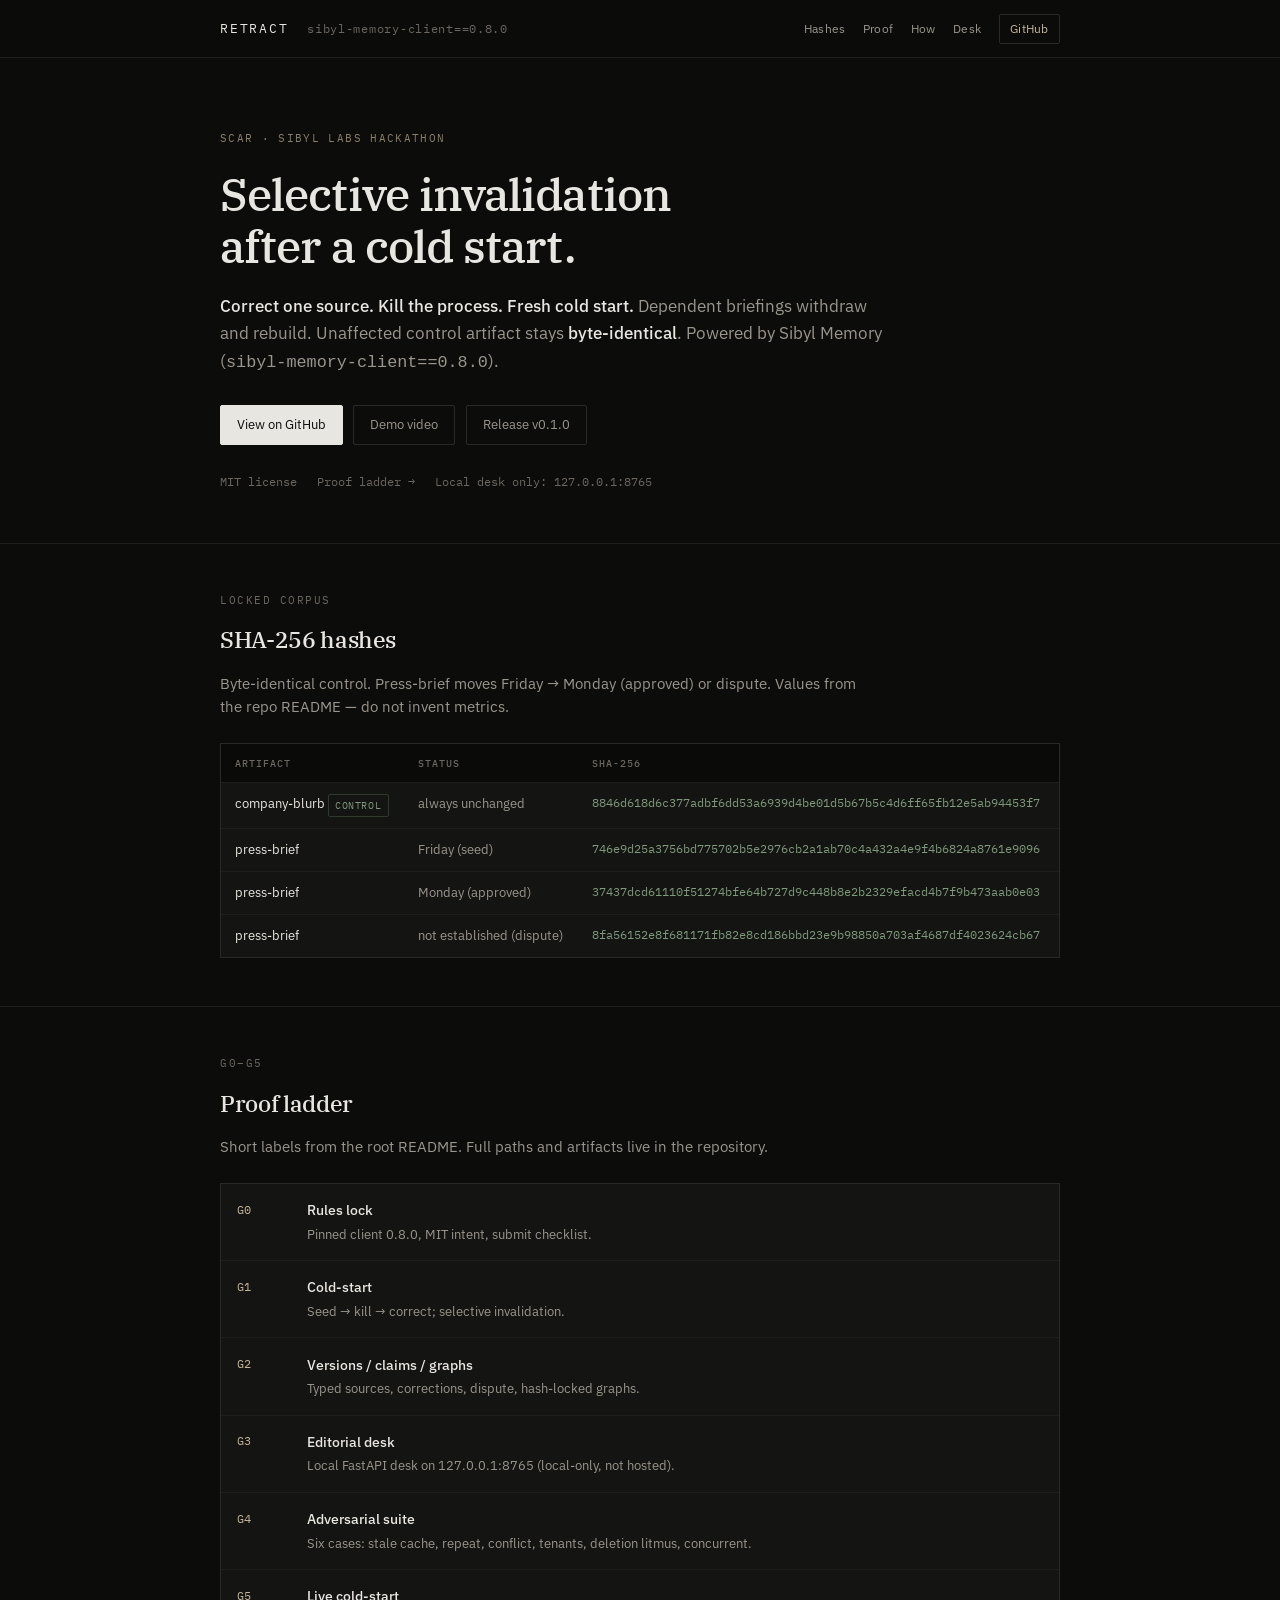
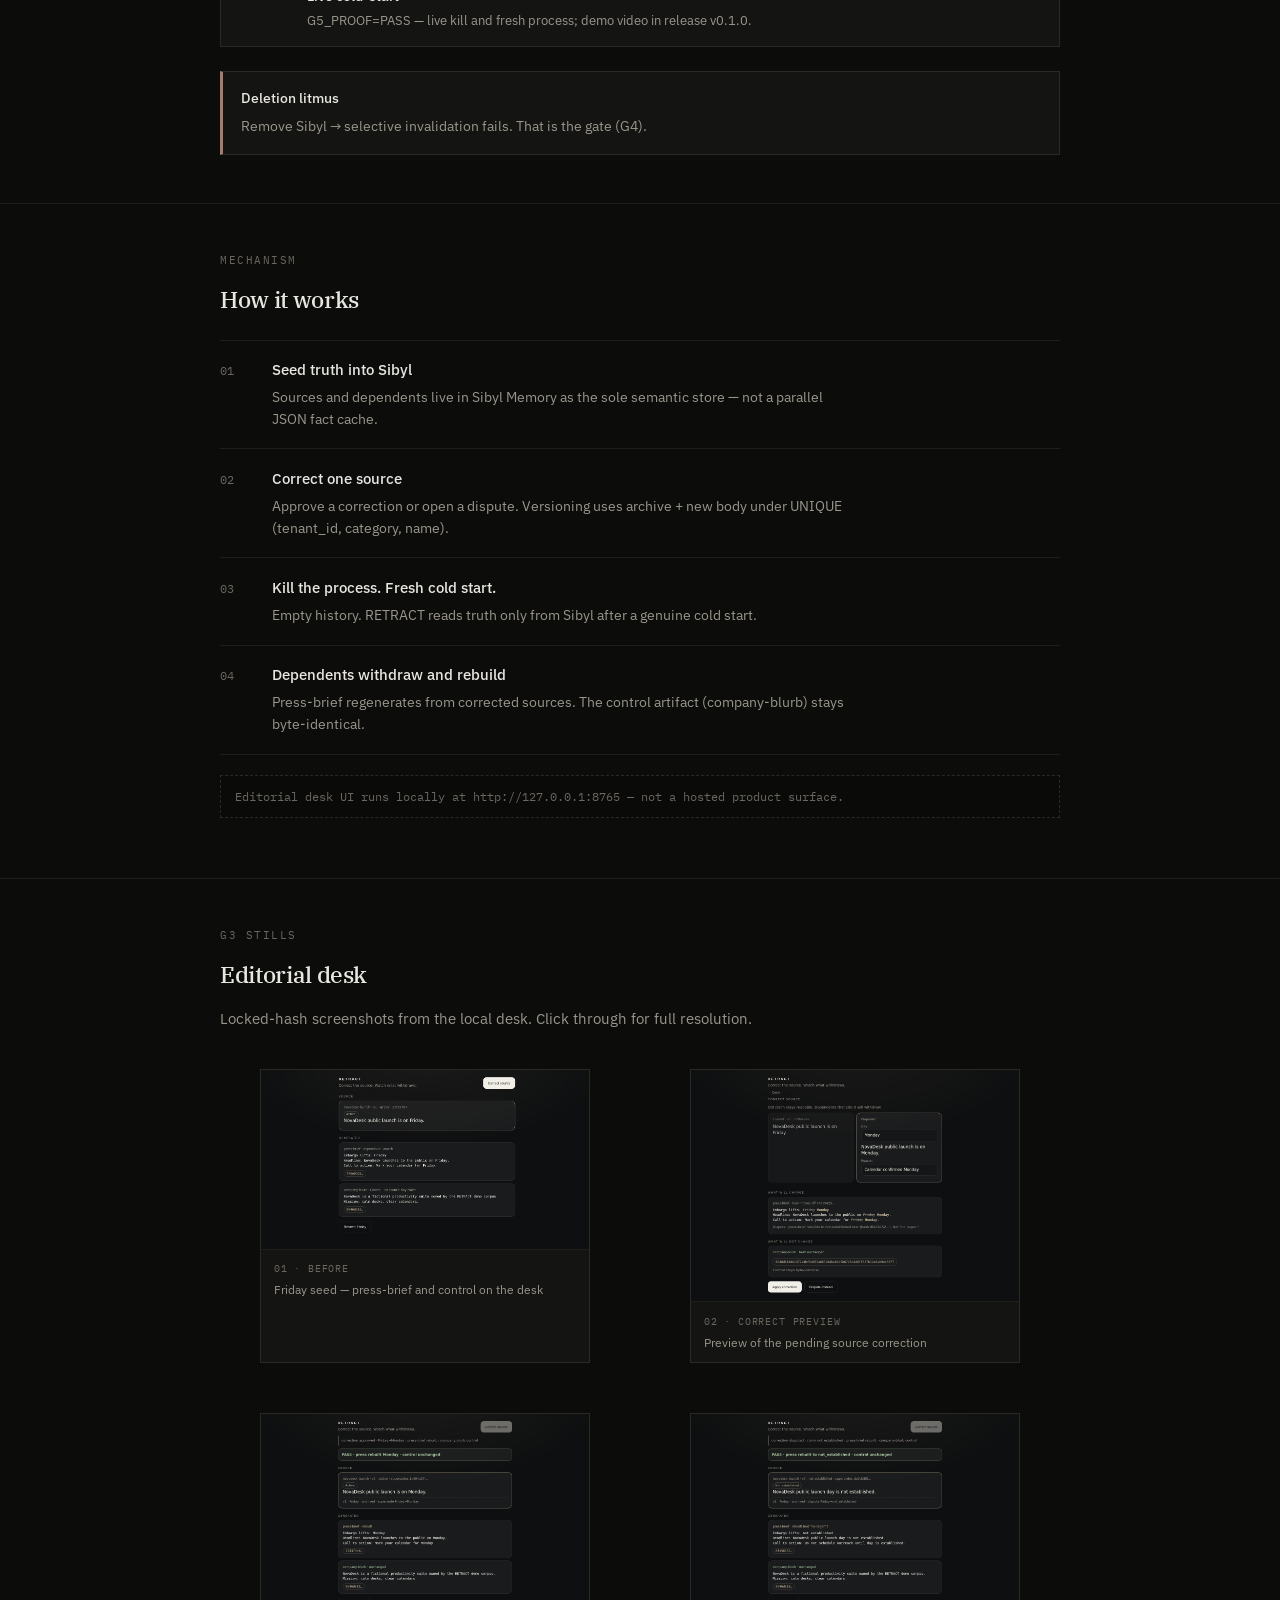
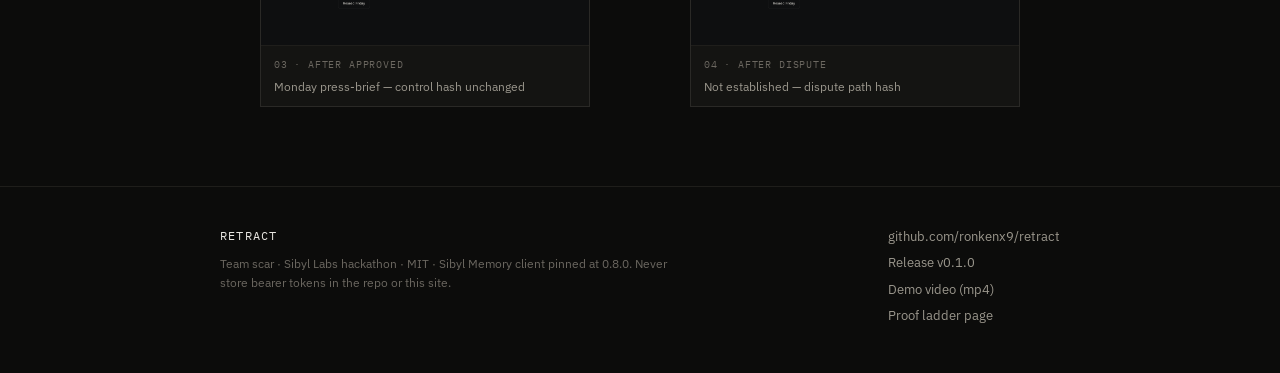
==== docs/index.html @ fc2bb33f "Add static RETRACT landing site (docs/ for GitHub Pages) Locked G0–G5 facts only; desk stills; links" ====
<!DOCTYPE html>
<html lang="en">
<head>
  <meta charset="utf-8" />
  <meta name="viewport" content="width=device-width, initial-scale=1" />
  <title>RETRACT — Selective invalidation after a cold start</title>
  <meta name="description" content="RETRACT: Correct one source. Kill the process. Fresh cold start. Dependent briefings withdraw and rebuild. Unaffected control artifact stays byte-identical. Powered by Sibyl Memory." />
  <meta name="theme-color" content="#0c0c0b" />
  <link rel="preconnect" href="https://fonts.googleapis.com" />
  <link rel="preconnect" href="https://fonts.gstatic.com" crossorigin />
  <link href="https://fonts.googleapis.com/css2?family=IBM+Plex+Mono:wght@400;500&family=IBM+Plex+Sans:wght@400;500&family=IBM+Plex+Serif:wght@400;500&display=swap" rel="stylesheet" />
  <link rel="stylesheet" href="css/styles.css" />
</head>
<body>
  <header class="topbar">
    <div class="topbar-inner">
      <a class="brand" href="./">RETRACT <span>sibyl-memory-client==0.8.0</span></a>
      <nav class="nav" aria-label="Primary">
        <a href="#hashes">Hashes</a>
        <a href="#proof">Proof</a>
        <a href="#how">How</a>
        <a href="#desk">Desk</a>
        <a class="cta-link" href="https://github.com/ronkenx9/retract" rel="noopener noreferrer">GitHub</a>
      </nav>
    </div>
  </header>

  <main>
    <section class="hero">
      <div class="wrap">
        <p class="eyebrow">scar · Sibyl Labs hackathon</p>
        <h1>Selective invalidation after a cold start.</h1>
        <p class="claim">
          <strong>Correct one source. Kill the process. Fresh cold start.</strong>
          Dependent briefings withdraw and rebuild. Unaffected control artifact stays
          <strong>byte-identical</strong>. Powered by Sibyl Memory
          (<code>sibyl-memory-client==0.8.0</code>).
        </p>
        <div class="cta-row">
          <a class="btn btn-primary" href="https://github.com/ronkenx9/retract" rel="noopener noreferrer">View on GitHub</a>
          <a class="btn btn-ghost" href="https://github.com/ronkenx9/retract/releases/download/v0.1.0/retract-g5-cold-start-demo.mp4" rel="noopener noreferrer">Demo video</a>
          <a class="btn btn-ghost" href="https://github.com/ronkenx9/retract/releases/tag/v0.1.0" rel="noopener noreferrer">Release v0.1.0</a>
        </div>
        <div class="meta-line">
          <span>MIT license</span>
          <a href="proof.html">Proof ladder →</a>
          <span>Local desk only: 127.0.0.1:8765</span>
        </div>
      </div>
    </section>

    <section id="hashes">
      <div class="wrap">
        <p class="section-label">Locked corpus</p>
        <h2>SHA-256 hashes</h2>
        <p class="lede">Byte-identical control. Press-brief moves Friday → Monday (approved) or dispute. Values from the repo README — do not invent metrics.</p>
        <div class="table-wrap">
          <table>
            <thead>
              <tr>
                <th>Artifact</th>
                <th>Status</th>
                <th>SHA-256</th>
              </tr>
            </thead>
            <tbody>
              <tr>
                <td class="artifact">company-blurb <span class="badge badge-control">control</span></td>
                <td class="status">always unchanged</td>
                <td class="hash">8846d618d6c377adbf6dd53a6939d4be01d5b67b5c4d6ff65fb12e5ab94453f7</td>
              </tr>
              <tr>
                <td class="artifact">press-brief</td>
                <td class="status">Friday (seed)</td>
                <td class="hash">746e9d25a3756bd775702b5e2976cb2a1ab70c4a432a4e9f4b6824a8761e9096</td>
              </tr>
              <tr>
                <td class="artifact">press-brief</td>
                <td class="status">Monday (approved)</td>
                <td class="hash">37437dcd61110f51274bfe64b727d9c448b8e2b2329efacd4b7f9b473aab0e03</td>
              </tr>
              <tr>
                <td class="artifact">press-brief</td>
                <td class="status">not established (dispute)</td>
                <td class="hash">8fa56152e8f681171fb82e8cd186bbd23e9b98850a703af4687df4023624cb67</td>
              </tr>
            </tbody>
          </table>
        </div>
      </div>
    </section>

    <section id="proof">
      <div class="wrap">
        <p class="section-label">G0–G5</p>
        <h2>Proof ladder</h2>
        <p class="lede">Short labels from the root README. Full paths and artifacts live in the repository.</p>
        <div class="ladder">
          <div class="ladder-item">
            <div class="gate">G0</div>
            <div class="ladder-body">
              <strong>Rules lock</strong>
              <p>Pinned client 0.8.0, MIT intent, submit checklist.</p>
            </div>
          </div>
          <div class="ladder-item">
            <div class="gate">G1</div>
            <div class="ladder-body">
              <strong>Cold-start</strong>
              <p>Seed → kill → correct; selective invalidation.</p>
            </div>
          </div>
          <div class="ladder-item">
            <div class="gate">G2</div>
            <div class="ladder-body">
              <strong>Versions / claims / graphs</strong>
              <p>Typed sources, corrections, dispute, hash-locked graphs.</p>
            </div>
          </div>
          <div class="ladder-item">
            <div class="gate">G3</div>
            <div class="ladder-body">
              <strong>Editorial desk</strong>
              <p>Local FastAPI desk on 127.0.0.1:8765 (local-only, not hosted).</p>
            </div>
          </div>
          <div class="ladder-item">
            <div class="gate">G4</div>
            <div class="ladder-body">
              <strong>Adversarial suite</strong>
              <p>Six cases: stale cache, repeat, conflict, tenants, deletion litmus, concurrent.</p>
            </div>
          </div>
          <div class="ladder-item">
            <div class="gate">G5</div>
            <div class="ladder-body">
              <strong>Live cold-start</strong>
              <p>G5_PROOF=PASS — live kill and fresh process; demo video in release v0.1.0.</p>
            </div>
          </div>
        </div>

        <div class="callout">
          <h3>Deletion litmus</h3>
          <p>Remove Sibyl → selective invalidation fails. That is the gate (G4).</p>
        </div>
      </div>
    </section>

    <section id="how">
      <div class="wrap">
        <p class="section-label">Mechanism</p>
        <h2>How it works</h2>
        <div class="steps">
          <div class="step">
            <div class="step-num" aria-hidden="true"></div>
            <div>
              <h3>Seed truth into Sibyl</h3>
              <p>Sources and dependents live in Sibyl Memory as the sole semantic store — not a parallel JSON fact cache.</p>
            </div>
          </div>
          <div class="step">
            <div class="step-num" aria-hidden="true"></div>
            <div>
              <h3>Correct one source</h3>
              <p>Approve a correction or open a dispute. Versioning uses archive + new body under UNIQUE (tenant_id, category, name).</p>
            </div>
          </div>
          <div class="step">
            <div class="step-num" aria-hidden="true"></div>
            <div>
              <h3>Kill the process. Fresh cold start.</h3>
              <p>Empty history. RETRACT reads truth only from Sibyl after a genuine cold start.</p>
            </div>
          </div>
          <div class="step">
            <div class="step-num" aria-hidden="true"></div>
            <div>
              <h3>Dependents withdraw and rebuild</h3>
              <p>Press-brief regenerates from corrected sources. The control artifact (company-blurb) stays byte-identical.</p>
            </div>
          </div>
        </div>
        <p class="note">Editorial desk UI runs locally at http://127.0.0.1:8765 — not a hosted product surface.</p>
      </div>
    </section>

    <section id="desk">
      <div class="wrap">
        <p class="section-label">G3 stills</p>
        <h2>Editorial desk</h2>
        <p class="lede">Locked-hash screenshots from the local desk. Click through for full resolution.</p>
        <div class="gallery">
          <figure class="shot">
            <a href="desk/01-desk-before.png" target="_blank" rel="noopener">
              <img src="desk/01-desk-before.png" alt="Desk before correction — Friday seed state" width="960" height="540" loading="lazy" />
              <figcaption>
                <span class="beat">01 · Before</span>
                Friday seed — press-brief and control on the desk
              </figcaption>
            </a>
          </figure>
          <figure class="shot">
            <a href="desk/02-correct-preview.png" target="_blank" rel="noopener">
              <img src="desk/02-correct-preview.png" alt="Correct preview on the editorial desk" width="960" height="540" loading="lazy" />
              <figcaption>
                <span class="beat">02 · Correct preview</span>
                Preview of the pending source correction
              </figcaption>
            </a>
          </figure>
          <figure class="shot">
            <a href="desk/03-after-approved.png" target="_blank" rel="noopener">
              <img src="desk/03-after-approved.png" alt="Desk after approved Monday correction" width="960" height="540" loading="lazy" />
              <figcaption>
                <span class="beat">03 · After approved</span>
                Monday press-brief — control hash unchanged
              </figcaption>
            </a>
          </figure>
          <figure class="shot">
            <a href="desk/04-after-dispute.png" target="_blank" rel="noopener">
              <img src="desk/04-after-dispute.png" alt="Desk after dispute — not established" width="960" height="540" loading="lazy" />
              <figcaption>
                <span class="beat">04 · After dispute</span>
                Not established — dispute path hash
              </figcaption>
            </a>
          </figure>
        </div>
      </div>
    </section>
  </main>

  <footer>
    <div class="wrap footer-grid">
      <div>
        <p class="footer-brand">RETRACT</p>
        <p class="footer-meta">
          Team scar · Sibyl Labs hackathon · MIT ·
          Sibyl Memory client pinned at 0.8.0.
          Never store bearer tokens in the repo or this site.
        </p>
      </div>
      <div class="footer-links">
        <a href="https://github.com/ronkenx9/retract" rel="noopener noreferrer">github.com/ronkenx9/retract</a>
        <a href="https://github.com/ronkenx9/retract/releases/tag/v0.1.0" rel="noopener noreferrer">Release v0.1.0</a>
        <a href="https://github.com/ronkenx9/retract/releases/download/v0.1.0/retract-g5-cold-start-demo.mp4" rel="noopener noreferrer">Demo video (mp4)</a>
        <a href="proof.html">Proof ladder page</a>
      </div>
    </div>
  </footer>
  <script src="js/main.js"></script>
</body>
</html>
---- docs/css/styles.css ----
/* RETRACT — dark editorial desk aesthetic */
:root {
  --bg: #0c0c0b;
  --bg-raised: #141412;
  --bg-inset: #0a0a09;
  --border: #2a2926;
  --border-soft: #1f1e1b;
  --text: #e8e6e1;
  --text-muted: #9a968c;
  --text-dim: #6b6760;
  --accent: #c4b59a;
  --accent-soft: #8a7f6a;
  --hash: #7d9a7a;
  --danger-soft: #a67c6e;
  --mono: "IBM Plex Mono", "SF Mono", "Cascadia Code", ui-monospace, monospace;
  --sans: "IBM Plex Sans", "Segoe UI", system-ui, -apple-system, sans-serif;
  --serif: "IBM Plex Serif", "Iowan Old Style", "Palatino Linotype", Georgia, serif;
  --max: 920px;
  --pad: clamp(1.25rem, 4vw, 2.5rem);
}

*,
*::before,
*::after {
  box-sizing: border-box;
}

html {
  scroll-behavior: smooth;
}

body {
  margin: 0;
  background: var(--bg);
  color: var(--text);
  font-family: var(--sans);
  font-size: 15px;
  line-height: 1.55;
  -webkit-font-smoothing: antialiased;
}

::selection {
  background: #3a372f;
  color: var(--text);
}

a {
  color: var(--accent);
  text-decoration-thickness: 1px;
  text-underline-offset: 3px;
}

a:hover {
  color: var(--text);
}

.wrap {
  max-width: var(--max);
  margin: 0 auto;
  padding: 0 var(--pad);
}

/* Top bar */
.topbar {
  border-bottom: 1px solid var(--border-soft);
  background: rgba(12, 12, 11, 0.92);
  backdrop-filter: blur(8px);
  position: sticky;
  top: 0;
  z-index: 40;
}

.topbar-inner {
  display: flex;
  align-items: center;
  justify-content: space-between;
  gap: 1rem;
  padding: 0.85rem 0;
  max-width: var(--max);
  margin: 0 auto;
  padding-left: var(--pad);
  padding-right: var(--pad);
}

.brand {
  font-family: var(--mono);
  font-size: 0.8rem;
  letter-spacing: 0.14em;
  text-transform: uppercase;
  color: var(--text);
  text-decoration: none;
}

.brand span {
  color: var(--text-dim);
  margin-left: 0.55rem;
  letter-spacing: 0.06em;
  text-transform: none;
  font-size: 0.75rem;
}

.nav {
  display: flex;
  gap: 1.1rem;
  align-items: center;
  flex-wrap: wrap;
}

.nav a {
  font-size: 0.78rem;
  color: var(--text-muted);
  text-decoration: none;
  letter-spacing: 0.02em;
}

.nav a:hover {
  color: var(--text);
}

.nav .cta-link {
  color: var(--accent);
  border: 1px solid var(--border);
  padding: 0.28rem 0.65rem;
  border-radius: 2px;
}

/* Hero */
.hero {
  padding: 4.5rem 0 3.25rem;
  border-bottom: 1px solid var(--border-soft);
}

.eyebrow {
  font-family: var(--mono);
  font-size: 0.7rem;
  letter-spacing: 0.12em;
  text-transform: uppercase;
  color: var(--accent-soft);
  margin: 0 0 1.25rem;
}

.hero h1 {
  font-family: var(--serif);
  font-weight: 500;
  font-size: clamp(2rem, 5vw, 2.85rem);
  line-height: 1.15;
  letter-spacing: -0.02em;
  margin: 0 0 1.25rem;
  max-width: 18ch;
}

.claim {
  font-size: 1.05rem;
  color: var(--text-muted);
  max-width: 42rem;
  margin: 0 0 1.75rem;
  line-height: 1.65;
}

.claim strong {
  color: var(--text);
  font-weight: 500;
}

.cta-row {
  display: flex;
  flex-wrap: wrap;
  gap: 0.65rem;
  margin-bottom: 1.75rem;
}

.btn {
  display: inline-flex;
  align-items: center;
  gap: 0.4rem;
  font-family: var(--sans);
  font-size: 0.82rem;
  padding: 0.55rem 1rem;
  border-radius: 2px;
  border: 1px solid var(--border);
  text-decoration: none;
  cursor: pointer;
  transition: background 0.15s, border-color 0.15s, color 0.15s;
}

.btn-primary {
  background: var(--text);
  color: var(--bg);
  border-color: var(--text);
}

.btn-primary:hover {
  background: var(--accent);
  border-color: var(--accent);
  color: var(--bg);
}

.btn-ghost {
  background: transparent;
  color: var(--text-muted);
}

.btn-ghost:hover {
  color: var(--text);
  border-color: var(--accent-soft);
}

.meta-line {
  font-family: var(--mono);
  font-size: 0.72rem;
  color: var(--text-dim);
  display: flex;
  flex-wrap: wrap;
  gap: 0.75rem 1.25rem;
}

.meta-line a {
  color: var(--text-dim);
  text-decoration: none;
}

.meta-line a:hover {
  color: var(--accent);
}

/* Sections */
section {
  padding: 3rem 0;
  border-bottom: 1px solid var(--border-soft);
}

section:last-of-type {
  border-bottom: none;
}

.section-label {
  font-family: var(--mono);
  font-size: 0.68rem;
  letter-spacing: 0.14em;
  text-transform: uppercase;
  color: var(--text-dim);
  margin: 0 0 0.85rem;
}

h2 {
  font-family: var(--serif);
  font-weight: 500;
  font-size: 1.45rem;
  letter-spacing: -0.015em;
  margin: 0 0 1.35rem;
  color: var(--text);
}

.lede {
  color: var(--text-muted);
  max-width: 40rem;
  margin: -0.5rem 0 1.5rem;
  font-size: 0.95rem;
}

/* Hash table */
.table-wrap {
  overflow-x: auto;
  border: 1px solid var(--border);
  background: var(--bg-raised);
}

table {
  width: 100%;
  border-collapse: collapse;
  font-size: 0.8rem;
}

th,
td {
  text-align: left;
  padding: 0.7rem 0.85rem;
  border-bottom: 1px solid var(--border-soft);
  vertical-align: top;
}

th {
  font-family: var(--mono);
  font-size: 0.65rem;
  letter-spacing: 0.1em;
  text-transform: uppercase;
  color: var(--text-dim);
  font-weight: 500;
  background: var(--bg-inset);
}

tr:last-child td {
  border-bottom: none;
}

td.artifact {
  color: var(--text);
  white-space: nowrap;
}

td.status {
  color: var(--text-muted);
  white-space: nowrap;
}

td.hash {
  font-family: var(--mono);
  font-size: 0.72rem;
  color: var(--hash);
  word-break: break-all;
}

.badge {
  display: inline-block;
  font-family: var(--mono);
  font-size: 0.62rem;
  letter-spacing: 0.06em;
  text-transform: uppercase;
  padding: 0.15rem 0.4rem;
  border: 1px solid var(--border);
  color: var(--accent-soft);
  border-radius: 2px;
}

.badge-control {
  color: var(--hash);
  border-color: #2d3a2c;
}

/* Proof ladder */
.ladder {
  display: grid;
  gap: 0;
  border: 1px solid var(--border);
  background: var(--bg-raised);
}

.ladder-item {
  display: grid;
  grid-template-columns: 3.5rem 1fr;
  gap: 0.85rem;
  padding: 0.95rem 1rem;
  border-bottom: 1px solid var(--border-soft);
  align-items: start;
}

.ladder-item:last-child {
  border-bottom: none;
}

.gate {
  font-family: var(--mono);
  font-size: 0.75rem;
  color: var(--accent);
  letter-spacing: 0.04em;
  padding-top: 0.1rem;
}

.ladder-body strong {
  display: block;
  font-weight: 500;
  font-size: 0.9rem;
  margin-bottom: 0.2rem;
}

.ladder-body p {
  margin: 0;
  font-size: 0.82rem;
  color: var(--text-muted);
}

/* How it works */
.steps {
  display: grid;
  gap: 0;
  counter-reset: step;
}

.step {
  display: grid;
  grid-template-columns: 2.25rem 1fr;
  gap: 1rem;
  padding: 1.1rem 0;
  border-top: 1px solid var(--border-soft);
  counter-increment: step;
}

.step:last-child {
  border-bottom: 1px solid var(--border-soft);
}

.step-num::before {
  content: counter(step, decimal-leading-zero);
  font-family: var(--mono);
  font-size: 0.75rem;
  color: var(--text-dim);
}

.step h3 {
  margin: 0 0 0.35rem;
  font-size: 0.95rem;
  font-weight: 500;
}

.step p {
  margin: 0;
  color: var(--text-muted);
  font-size: 0.88rem;
  max-width: 36rem;
}

/* Gallery */
.gallery {
  display: grid;
  grid-template-columns: 1fr;
  gap: 1.25rem;
}

@media (min-width: 640px) {
  .gallery {
    grid-template-columns: 1fr 1fr;
  }
}

.shot {
  border: 1px solid var(--border);
  background: var(--bg-raised);
  overflow: hidden;
}

.shot a {
  display: block;
  text-decoration: none;
  color: inherit;
}

.shot img {
  display: block;
  width: 100%;
  height: auto;
  background: #000;
  border-bottom: 1px solid var(--border-soft);
}

.shot figcaption {
  padding: 0.65rem 0.8rem;
  font-size: 0.78rem;
  color: var(--text-muted);
}

.shot figcaption .beat {
  font-family: var(--mono);
  font-size: 0.65rem;
  letter-spacing: 0.08em;
  text-transform: uppercase;
  color: var(--text-dim);
  display: block;
  margin-bottom: 0.25rem;
}

/* Callout / litmus */
.callout {
  border: 1px solid var(--border);
  border-left: 3px solid var(--danger-soft);
  background: var(--bg-raised);
  padding: 1rem 1.15rem;
  margin-top: 1.5rem;
}

.callout h3 {
  margin: 0 0 0.4rem;
  font-size: 0.88rem;
  font-weight: 500;
  color: var(--text);
}

.callout p {
  margin: 0;
  font-size: 0.85rem;
  color: var(--text-muted);
}

/* Local note */
.note {
  font-family: var(--mono);
  font-size: 0.72rem;
  color: var(--text-dim);
  margin-top: 1.25rem;
  padding: 0.75rem 0.9rem;
  background: var(--bg-inset);
  border: 1px dashed var(--border);
}

/* Footer */
footer {
  padding: 2.5rem 0 3rem;
  border-top: 1px solid var(--border-soft);
  margin-top: 1rem;
}

.footer-grid {
  display: flex;
  flex-wrap: wrap;
  gap: 1.5rem;
  justify-content: space-between;
  align-items: flex-start;
}

.footer-brand {
  font-family: var(--mono);
  font-size: 0.75rem;
  letter-spacing: 0.1em;
  text-transform: uppercase;
  margin: 0 0 0.5rem;
}

.footer-meta {
  font-size: 0.78rem;
  color: var(--text-dim);
  max-width: 28rem;
  margin: 0;
  line-height: 1.55;
}

.footer-links {
  display: flex;
  flex-direction: column;
  gap: 0.4rem;
  font-size: 0.8rem;
}

.footer-links a {
  color: var(--text-muted);
  text-decoration: none;
}

.footer-links a:hover {
  color: var(--accent);
}

/* Proof thin page extras */
.proof-hero {
  padding-top: 3rem;
  padding-bottom: 2rem;
}

.back {
  font-size: 0.8rem;
  color: var(--text-dim);
  text-decoration: none;
  display: inline-block;
  margin-bottom: 1.5rem;
}

.back:hover {
  color: var(--accent);
}
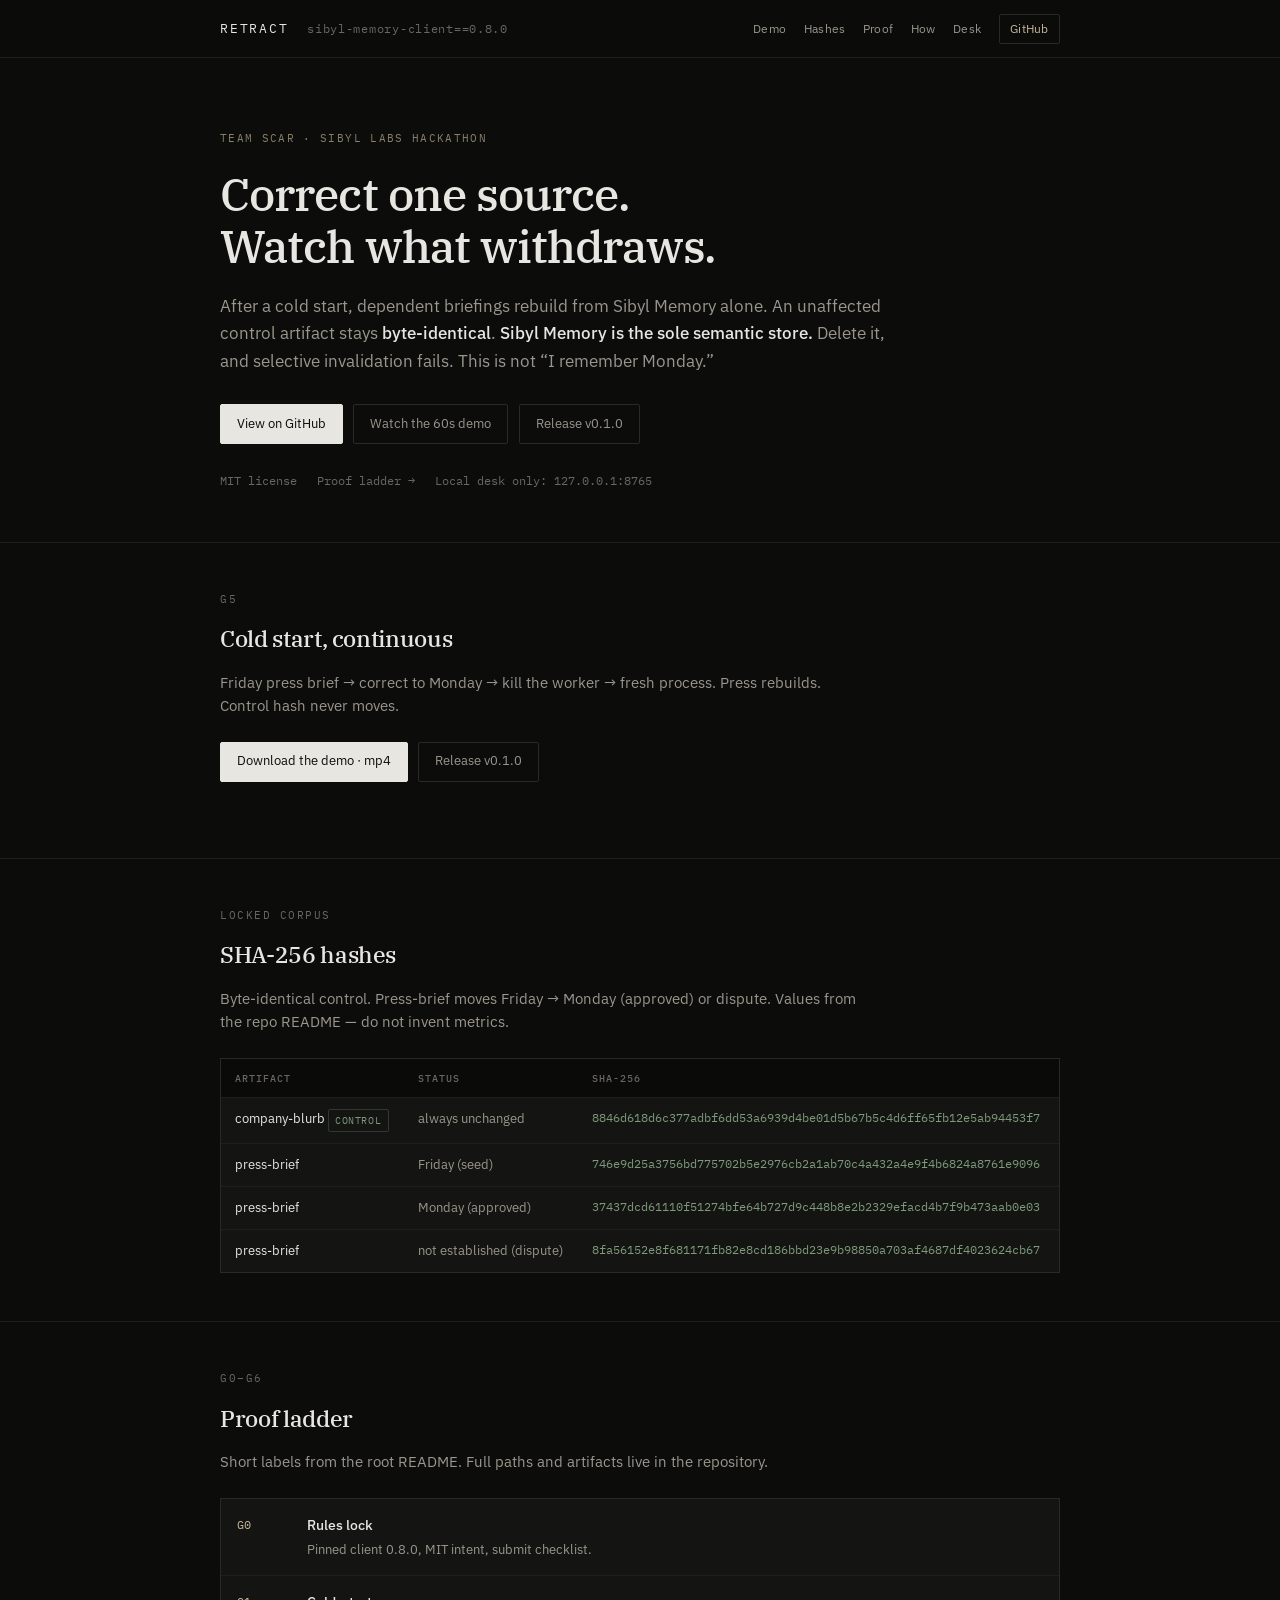
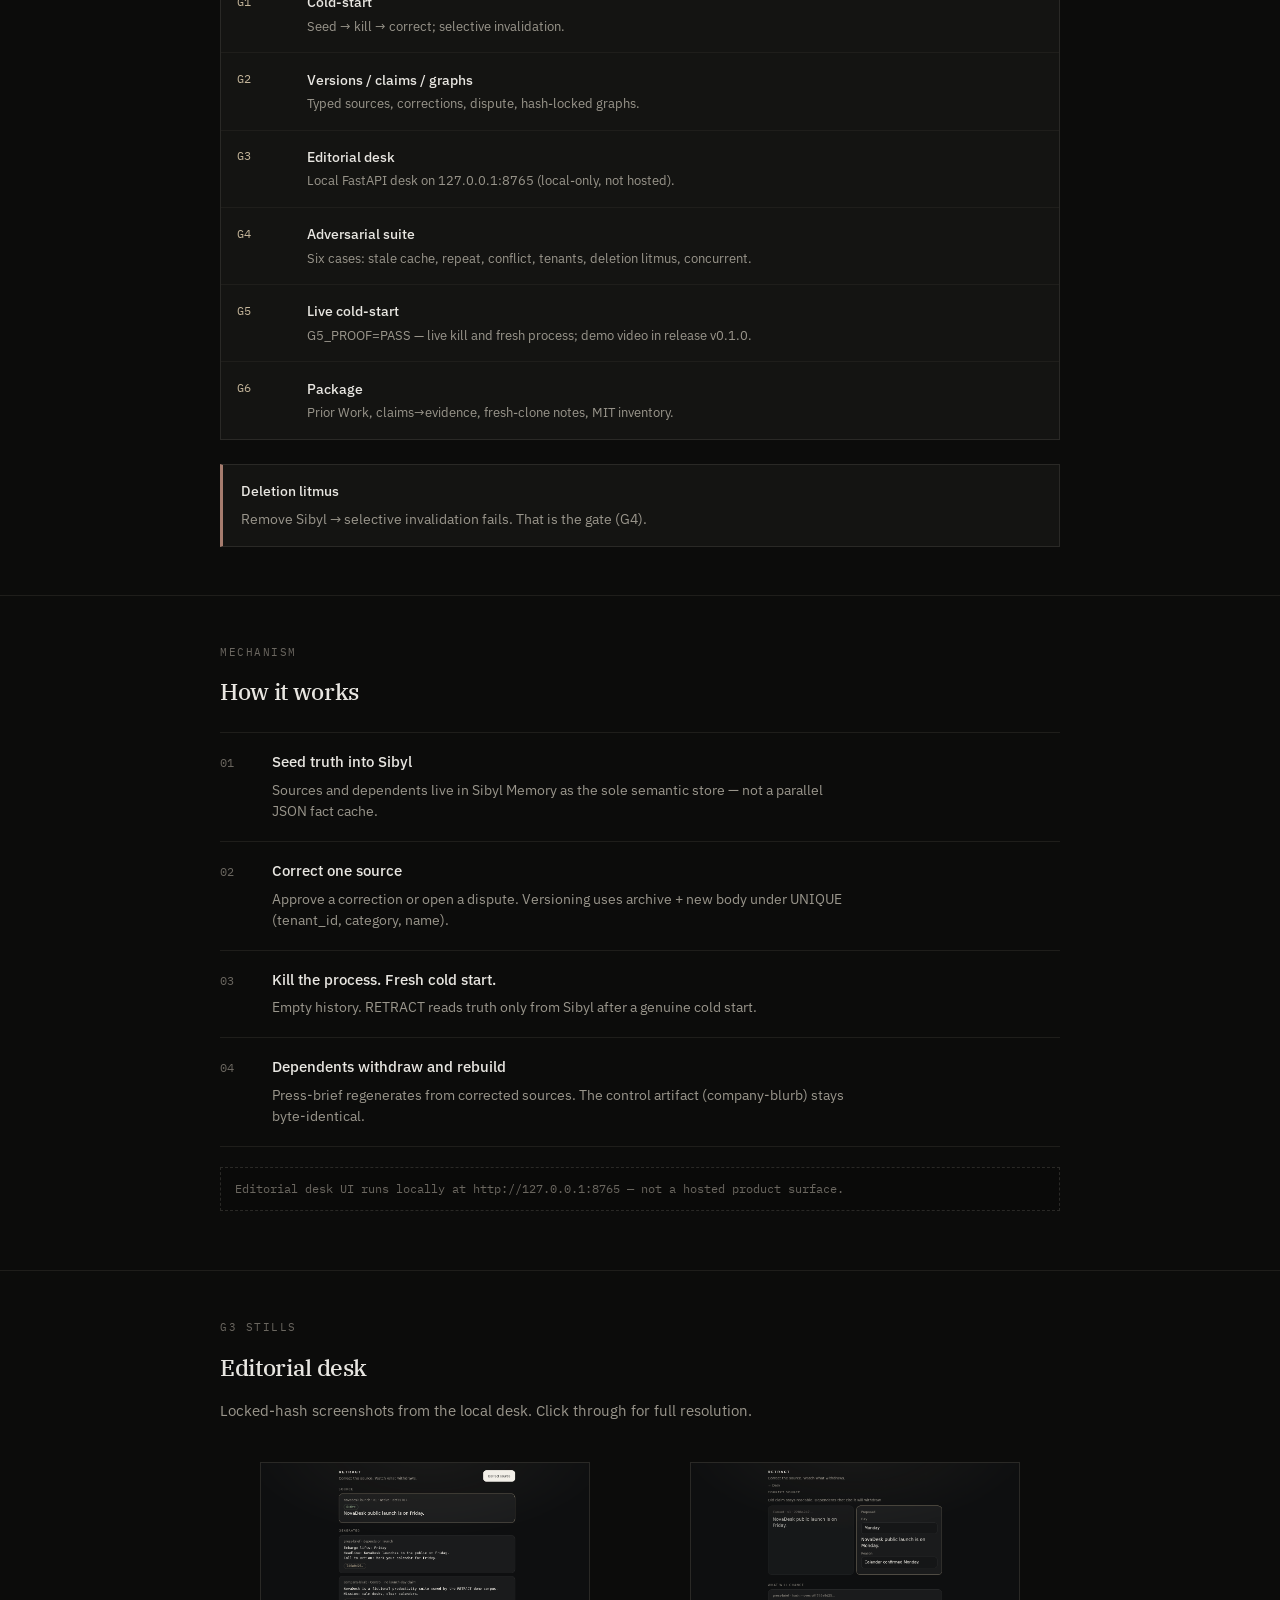
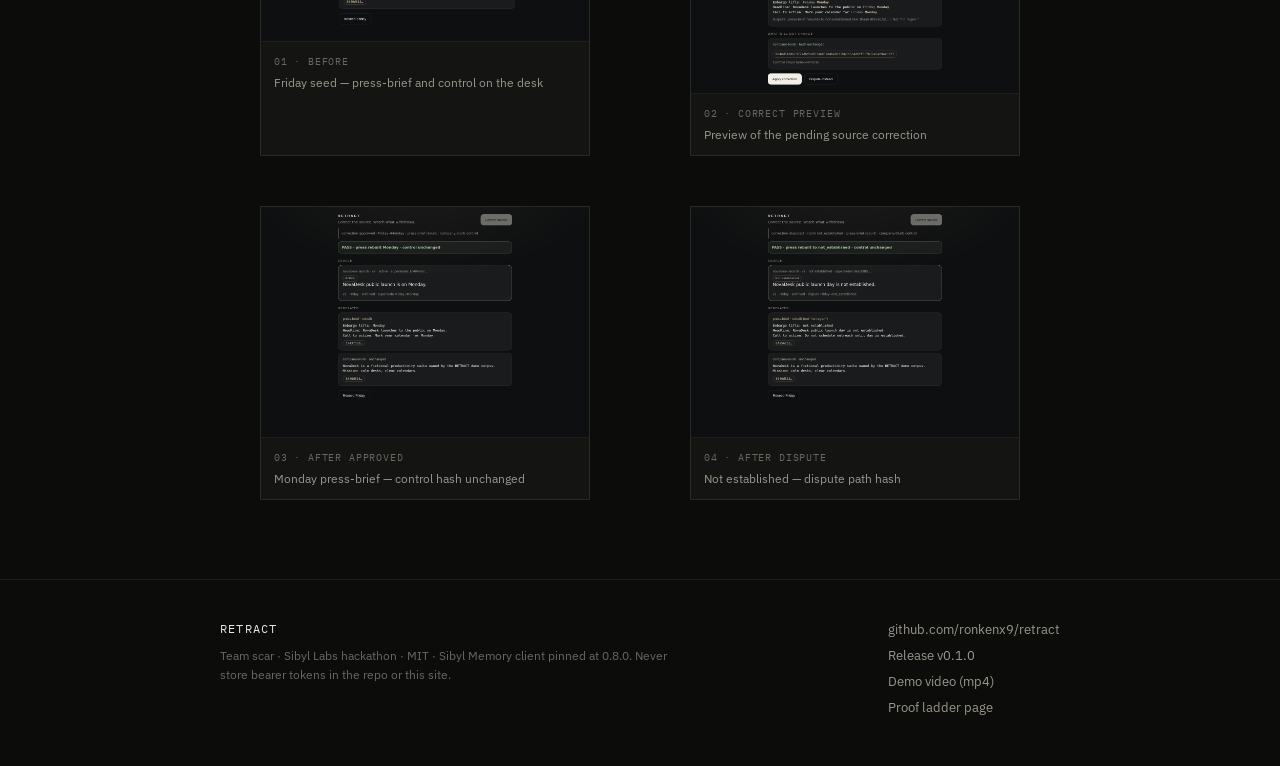
==== commit 46666dc9: "Landing: ship UX-aligned copy.md index to Pages H1, 60s demo CTA, G6 Package, sole-store / not-Monda" ====
--- a/docs/index.html
+++ b/docs/index.html
@@ -3,7 +3,7 @@
 <head>
   <meta charset="utf-8" />
   <meta name="viewport" content="width=device-width, initial-scale=1" />
-  <title>RETRACT — Selective invalidation after a cold start</title>
+  <title>RETRACT — Correct one source. Watch what withdraws.</title>
   <meta name="description" content="RETRACT: Correct one source. Kill the process. Fresh cold start. Dependent briefings withdraw and rebuild. Unaffected control artifact stays byte-identical. Powered by Sibyl Memory." />
   <meta name="theme-color" content="#0c0c0b" />
   <link rel="preconnect" href="https://fonts.googleapis.com" />
@@ -16,6 +16,7 @@
     <div class="topbar-inner">
       <a class="brand" href="./">RETRACT <span>sibyl-memory-client==0.8.0</span></a>
       <nav class="nav" aria-label="Primary">
+        <a href="#demo">Demo</a>
         <a href="#hashes">Hashes</a>
         <a href="#proof">Proof</a>
         <a href="#how">How</a>
@@ -28,23 +29,36 @@
   <main>
     <section class="hero">
       <div class="wrap">
-        <p class="eyebrow">scar · Sibyl Labs hackathon</p>
-        <h1>Selective invalidation after a cold start.</h1>
+        <p class="eyebrow">Team scar · Sibyl Labs Hackathon</p>
+        <h1>Correct one source. Watch what withdraws.</h1>
         <p class="claim">
-          <strong>Correct one source. Kill the process. Fresh cold start.</strong>
-          Dependent briefings withdraw and rebuild. Unaffected control artifact stays
-          <strong>byte-identical</strong>. Powered by Sibyl Memory
-          (<code>sibyl-memory-client==0.8.0</code>).
+          After a cold start, dependent briefings rebuild from Sibyl Memory alone.
+          An unaffected control artifact stays <strong>byte-identical</strong>.
+          <strong>Sibyl Memory is the sole semantic store.</strong> Delete it, and selective invalidation fails.
+          This is not “I remember Monday.”
         </p>
         <div class="cta-row">
           <a class="btn btn-primary" href="https://github.com/ronkenx9/retract" rel="noopener noreferrer">View on GitHub</a>
-          <a class="btn btn-ghost" href="https://github.com/ronkenx9/retract/releases/download/v0.1.0/retract-g5-cold-start-demo.mp4" rel="noopener noreferrer">Demo video</a>
+          <a class="btn btn-ghost" href="https://github.com/ronkenx9/retract/releases/download/v0.1.0/retract-g5-cold-start-demo.mp4" rel="noopener noreferrer">Watch the 60s demo</a>
           <a class="btn btn-ghost" href="https://github.com/ronkenx9/retract/releases/tag/v0.1.0" rel="noopener noreferrer">Release v0.1.0</a>
         </div>
         <div class="meta-line">
           <span>MIT license</span>
           <a href="proof.html">Proof ladder →</a>
           <span>Local desk only: 127.0.0.1:8765</span>
+        </div>
+      </div>
+    </section>
+
+
+    <section id="demo">
+      <div class="wrap">
+        <p class="section-label">G5</p>
+        <h2>Cold start, continuous</h2>
+        <p class="lede">Friday press brief → correct to Monday → kill the worker → fresh process. Press rebuilds. Control hash never moves.</p>
+        <div class="cta-row">
+          <a class="btn btn-primary" href="https://github.com/ronkenx9/retract/releases/download/v0.1.0/retract-g5-cold-start-demo.mp4" rel="noopener noreferrer">Download the demo · mp4</a>
+          <a class="btn btn-ghost" href="https://github.com/ronkenx9/retract/releases/tag/v0.1.0" rel="noopener noreferrer">Release v0.1.0</a>
         </div>
       </div>
     </section>
@@ -92,7 +106,7 @@
 
     <section id="proof">
       <div class="wrap">
-        <p class="section-label">G0–G5</p>
+        <p class="section-label">G0–G6</p>
         <h2>Proof ladder</h2>
         <p class="lede">Short labels from the root README. Full paths and artifacts live in the repository.</p>
         <div class="ladder">
@@ -136,6 +150,13 @@
             <div class="ladder-body">
               <strong>Live cold-start</strong>
               <p>G5_PROOF=PASS — live kill and fresh process; demo video in release v0.1.0.</p>
+            </div>
+          </div>
+          <div class="ladder-item">
+            <div class="gate">G6</div>
+            <div class="ladder-body">
+              <strong>Package</strong>
+              <p>Prior Work, claims→evidence, fresh-clone notes, MIT inventory.</p>
             </div>
           </div>
         </div>
--- a/docs/css/styles.css
+++ b/docs/css/styles.css
@@ -555,3 +555,18 @@
 .back:hover {
   color: var(--accent);
 }
+
+
+code {
+  font-family: var(--mono);
+  font-size: 0.86em;
+  color: var(--accent-soft);
+  background: var(--bg-inset);
+  padding: 0.1em 0.35em;
+  border: 1px solid var(--border-soft);
+  border-radius: 2px;
+}
+
+.claim code {
+  font-size: 0.82em;
+}
